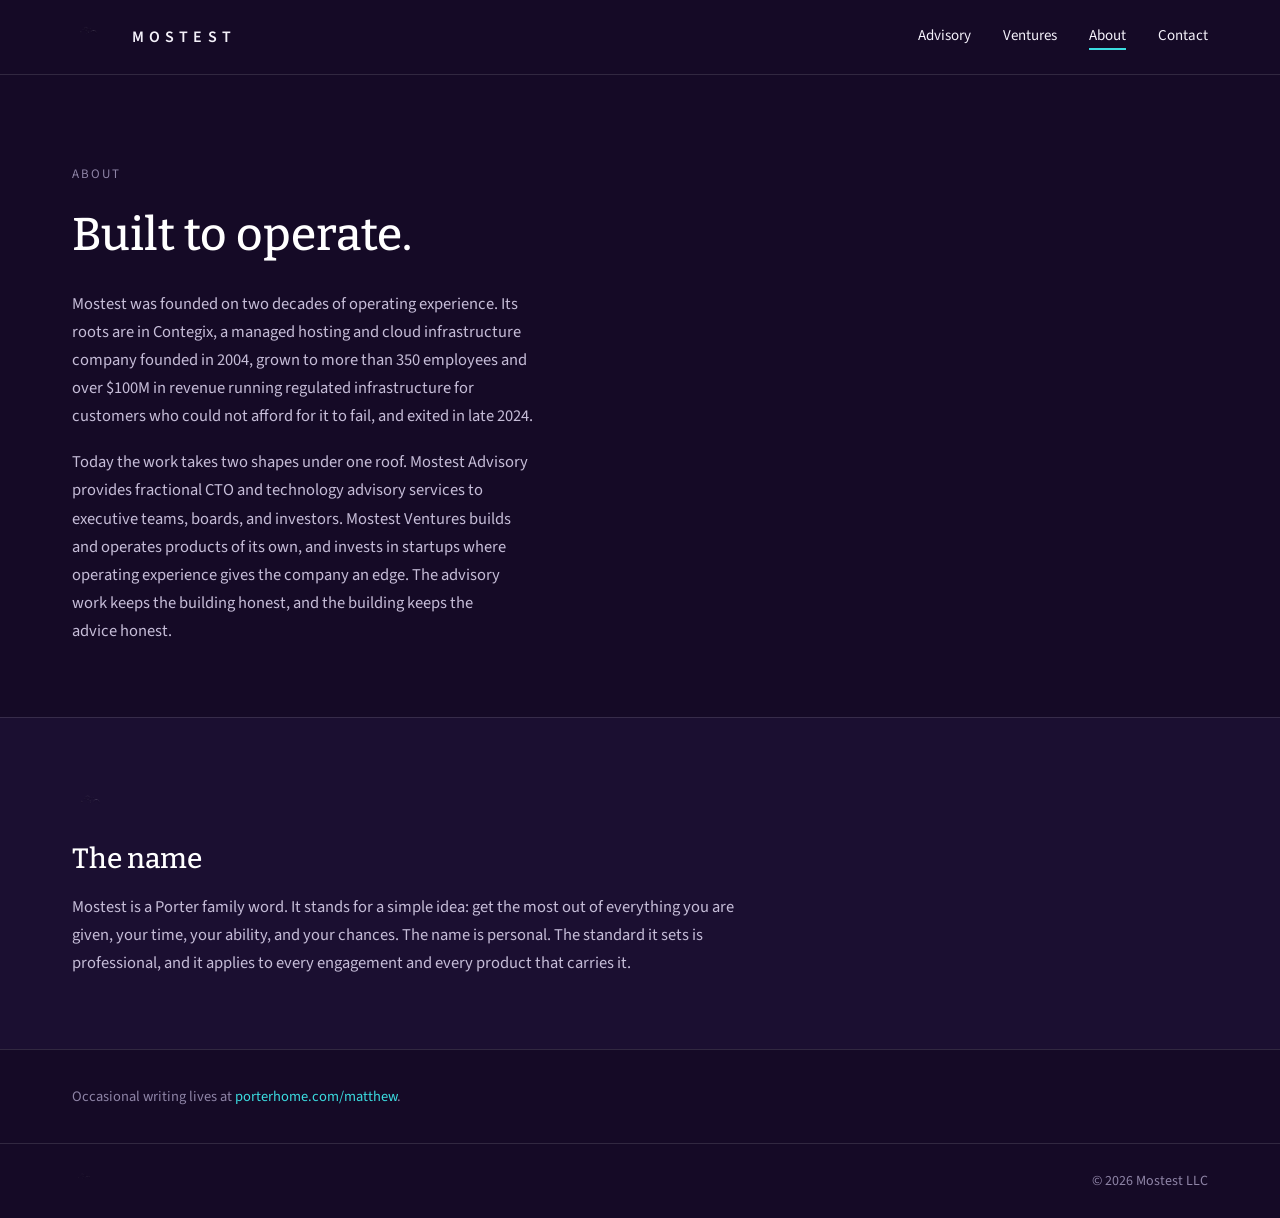
==== public/about.html @ 3b9e7c62 "Cloudflare Worker: serve site + contact form via Email Routing Site moves to public/ (Workers static" ====
<!DOCTYPE html>
<html lang="en">
<head>
<meta charset="utf-8">
<meta name="viewport" content="width=device-width, initial-scale=1">
<title>About — Mostest</title>
<link rel="preconnect" href="https://fonts.googleapis.com"><link rel="preconnect" href="https://fonts.gstatic.com" crossorigin>
<link href="https://fonts.googleapis.com/css2?family=Bitter:ital,wght@0,400;0,500;0,600;0,700;1,400&family=Source+Sans+3:ital,wght@0,400;0,600;1,400&display=swap" rel="stylesheet">
<style>
body{margin:0;background:#150A26;color:#F4F1FA}
a{color:#3BDCE0;text-decoration:none}
a:hover{color:#8FEDEF}
::selection{background:#3A2564}
.nav-link{color:#F4F1FA}
.nav-link:hover{color:#3BDCE0}
.nav-active{color:#F4F1FA;border-bottom:2px solid #3BDCE0;padding-bottom:2px}
</style>
</head>
<body>
<div style="font-family:'Source Sans 3',sans-serif;min-height:100vh;display:flex;flex-direction:column">
  <header style="display:flex;justify-content:space-between;align-items:center;flex-wrap:wrap;gap:16px;padding:22px clamp(24px,6vw,72px);border-bottom:1px solid rgba(255,255,255,0.12)">
    <a href="index.html" style="display:flex;align-items:center;gap:12px;color:#F4F1FA">
      <img src="assets/mostest-mark-white.png" alt="Mostest mark" style="height:30px;width:auto;display:block">
      <span style="font-weight:600;font-size:16px;letter-spacing:0.32em">MOSTEST</span>
    </a>
    <nav style="display:flex;gap:clamp(16px,3vw,32px);font-size:15px">
      <a href="advisory.html" class="nav-link">Advisory</a>
      <a href="ventures.html" class="nav-link">Ventures</a>
      <a href="about.html" class="nav-active">About</a>
      <a href="contact.html" class="nav-link">Contact</a>
    </nav>
  </header>
  <main style="flex:1">
    <section style="padding:clamp(56px,10vh,110px) clamp(24px,6vw,72px) clamp(48px,8vh,80px)">
      <div style="display:grid;grid-template-columns:repeat(auto-fit,minmax(300px,1fr));gap:clamp(32px,5vw,80px);max-width:1080px;align-items:start">
        <div>
          <p style="margin:0 0 24px;font-size:13px;letter-spacing:0.16em;text-transform:uppercase;color:#8E84A6">About</p>
          <h1 style="font-family:Bitter,serif;font-weight:500;font-size:clamp(30px,4vw,46px);line-height:1.2;margin:0 0 28px;max-width:16ch;text-wrap:pretty;color:#FFFFFF">Built to operate.</h1>
          <div style="display:flex;flex-direction:column;gap:18px;font-size:16.5px;line-height:1.7;color:#C6BDD8;max-width:58ch">
            <p style="margin:0;text-wrap:pretty">Mostest was founded on two decades of operating experience. Its roots are in Contegix, a managed hosting and cloud infrastructure company founded in 2004, grown to more than 350 employees and over $100M in revenue running regulated infrastructure for customers who could not afford for it to fail, and exited in late 2024.</p>
            <p style="margin:0;text-wrap:pretty">Today the work takes two shapes under one roof. Mostest Advisory provides fractional CTO and technology advisory services to executive teams, boards, and investors. Mostest Ventures builds and operates products of its own, and invests in startups where operating experience gives the company an edge. The advisory work keeps the building honest, and the building keeps the advice honest.</p>
          </div>
        </div>
      </div>
    </section>
    <section style="border-top:1px solid rgba(255,255,255,0.12);padding:clamp(48px,8vh,80px) clamp(24px,6vw,72px);background:#1B0F31">
      <div style="max-width:680px;display:flex;flex-direction:column;gap:18px">
        <img src="assets/mostest-mark-white.png" alt="" style="height:34px;width:auto;align-self:flex-start;opacity:0.9">
        <h2 style="font-family:Bitter,serif;font-weight:500;font-size:clamp(22px,2.4vw,28px);margin:0;color:#FFFFFF">The name</h2>
        <p style="margin:0;font-size:16.5px;line-height:1.7;color:#C6BDD8;text-wrap:pretty">Mostest is a Porter family word. It stands for a simple idea: get the most out of everything you are given, your time, your ability, and your chances. The name is personal. The standard it sets is professional, and it applies to every engagement and every product that carries it.</p>
      </div>
    </section>
    <section style="border-top:1px solid rgba(255,255,255,0.12);padding:36px clamp(24px,6vw,72px)">
      <p style="margin:0;font-size:14.5px;color:#8E84A6">Occasional writing lives at <a href="https://porterhome.com/matthew" target="_blank" rel="noopener">porterhome.com/matthew</a>.</p>
    </section>
  </main>
  <footer style="border-top:1px solid rgba(255,255,255,0.12);padding:26px clamp(24px,6vw,72px);display:flex;justify-content:space-between;align-items:center;flex-wrap:wrap;gap:12px;font-size:14px;color:#8E84A6">
    <img src="assets/mostest-mark-white.png" alt="Mostest" style="height:22px;width:auto;opacity:0.85">
    <span>&copy; 2026 Mostest LLC</span>
  </footer>
</div>
</body>
</html>
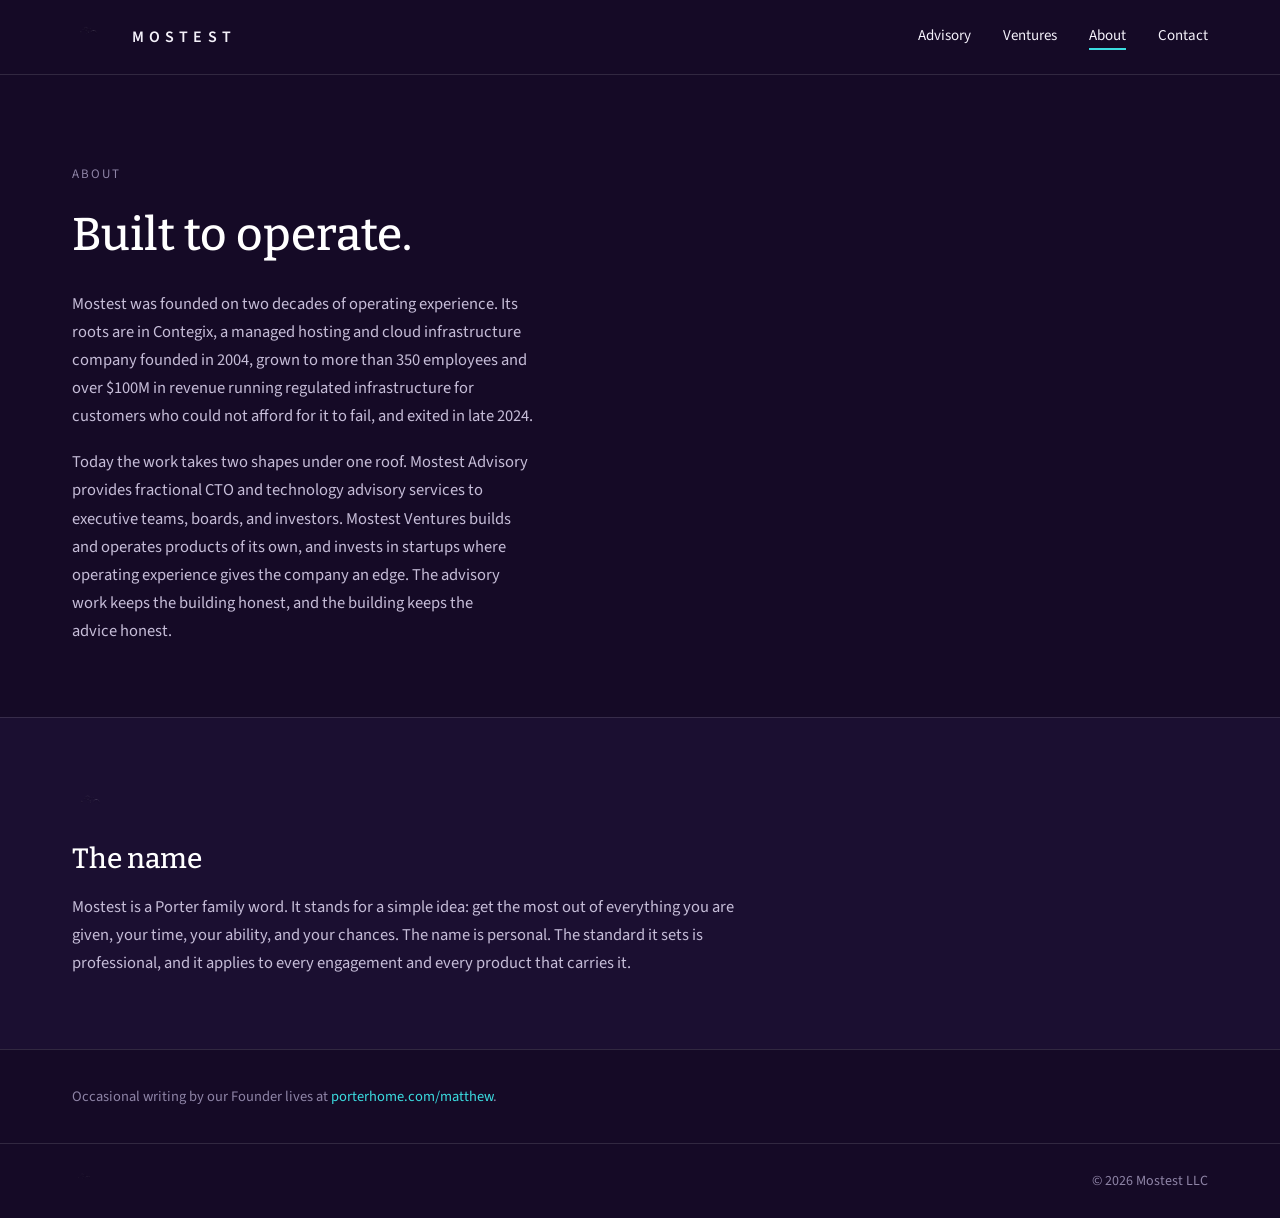
==== commit 66b076fb: "Add Web3Forms access key Co-Authored-By: Claude Fable 5 <noreply@anthropic.com> Claude-Session: http" ====
--- a/public/about.html
+++ b/public/about.html
@@ -51,7 +51,7 @@
       </div>
     </section>
     <section style="border-top:1px solid rgba(255,255,255,0.12);padding:36px clamp(24px,6vw,72px)">
-      <p style="margin:0;font-size:14.5px;color:#8E84A6">Occasional writing lives at <a href="https://porterhome.com/matthew" target="_blank" rel="noopener">porterhome.com/matthew</a>.</p>
+      <p style="margin:0;font-size:14.5px;color:#8E84A6">Occasional writing by our Founder lives at <a href="https://porterhome.com/matthew" target="_blank" rel="noopener">porterhome.com/matthew</a>.</p>
     </section>
   </main>
   <footer style="border-top:1px solid rgba(255,255,255,0.12);padding:26px clamp(24px,6vw,72px);display:flex;justify-content:space-between;align-items:center;flex-wrap:wrap;gap:12px;font-size:14px;color:#8E84A6">
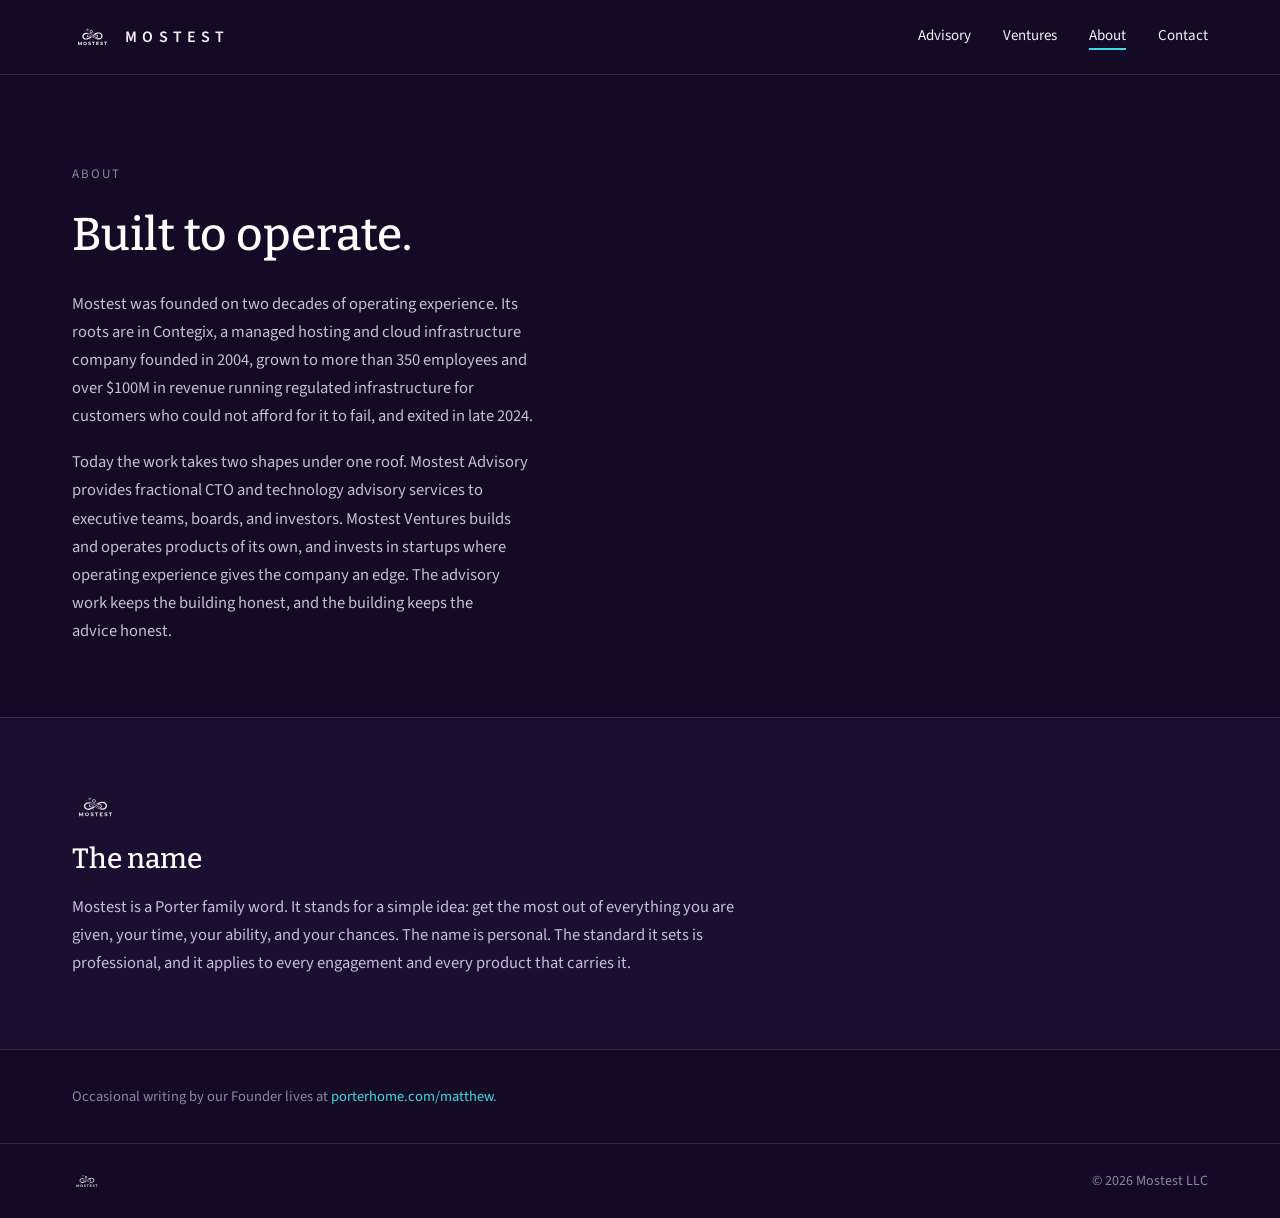
==== commit d56412a6: "Use SVG logo mark everywhere Co-Authored-By: Claude Fable 5 <noreply@anthropic.com> Claude-Session: " ====
--- a/public/about.html
+++ b/public/about.html
@@ -20,7 +20,7 @@
 <div style="font-family:'Source Sans 3',sans-serif;min-height:100vh;display:flex;flex-direction:column">
   <header style="display:flex;justify-content:space-between;align-items:center;flex-wrap:wrap;gap:16px;padding:22px clamp(24px,6vw,72px);border-bottom:1px solid rgba(255,255,255,0.12)">
     <a href="index.html" style="display:flex;align-items:center;gap:12px;color:#F4F1FA">
-      <img src="assets/mostest-mark-white.png" alt="Mostest mark" style="height:30px;width:auto;display:block">
+      <img src="assets/mostest-mark-white.svg" alt="Mostest mark" style="height:30px;width:auto;display:block">
       <span style="font-weight:600;font-size:16px;letter-spacing:0.32em">MOSTEST</span>
     </a>
     <nav style="display:flex;gap:clamp(16px,3vw,32px);font-size:15px">
@@ -45,7 +45,7 @@
     </section>
     <section style="border-top:1px solid rgba(255,255,255,0.12);padding:clamp(48px,8vh,80px) clamp(24px,6vw,72px);background:#1B0F31">
       <div style="max-width:680px;display:flex;flex-direction:column;gap:18px">
-        <img src="assets/mostest-mark-white.png" alt="" style="height:34px;width:auto;align-self:flex-start;opacity:0.9">
+        <img src="assets/mostest-mark-white.svg" alt="" style="height:34px;width:auto;align-self:flex-start;opacity:0.9">
         <h2 style="font-family:Bitter,serif;font-weight:500;font-size:clamp(22px,2.4vw,28px);margin:0;color:#FFFFFF">The name</h2>
         <p style="margin:0;font-size:16.5px;line-height:1.7;color:#C6BDD8;text-wrap:pretty">Mostest is a Porter family word. It stands for a simple idea: get the most out of everything you are given, your time, your ability, and your chances. The name is personal. The standard it sets is professional, and it applies to every engagement and every product that carries it.</p>
       </div>
@@ -55,7 +55,7 @@
     </section>
   </main>
   <footer style="border-top:1px solid rgba(255,255,255,0.12);padding:26px clamp(24px,6vw,72px);display:flex;justify-content:space-between;align-items:center;flex-wrap:wrap;gap:12px;font-size:14px;color:#8E84A6">
-    <img src="assets/mostest-mark-white.png" alt="Mostest" style="height:22px;width:auto;opacity:0.85">
+    <img src="assets/mostest-mark-white.svg" alt="Mostest" style="height:22px;width:auto;opacity:0.85">
     <span>&copy; 2026 Mostest LLC</span>
   </footer>
 </div>
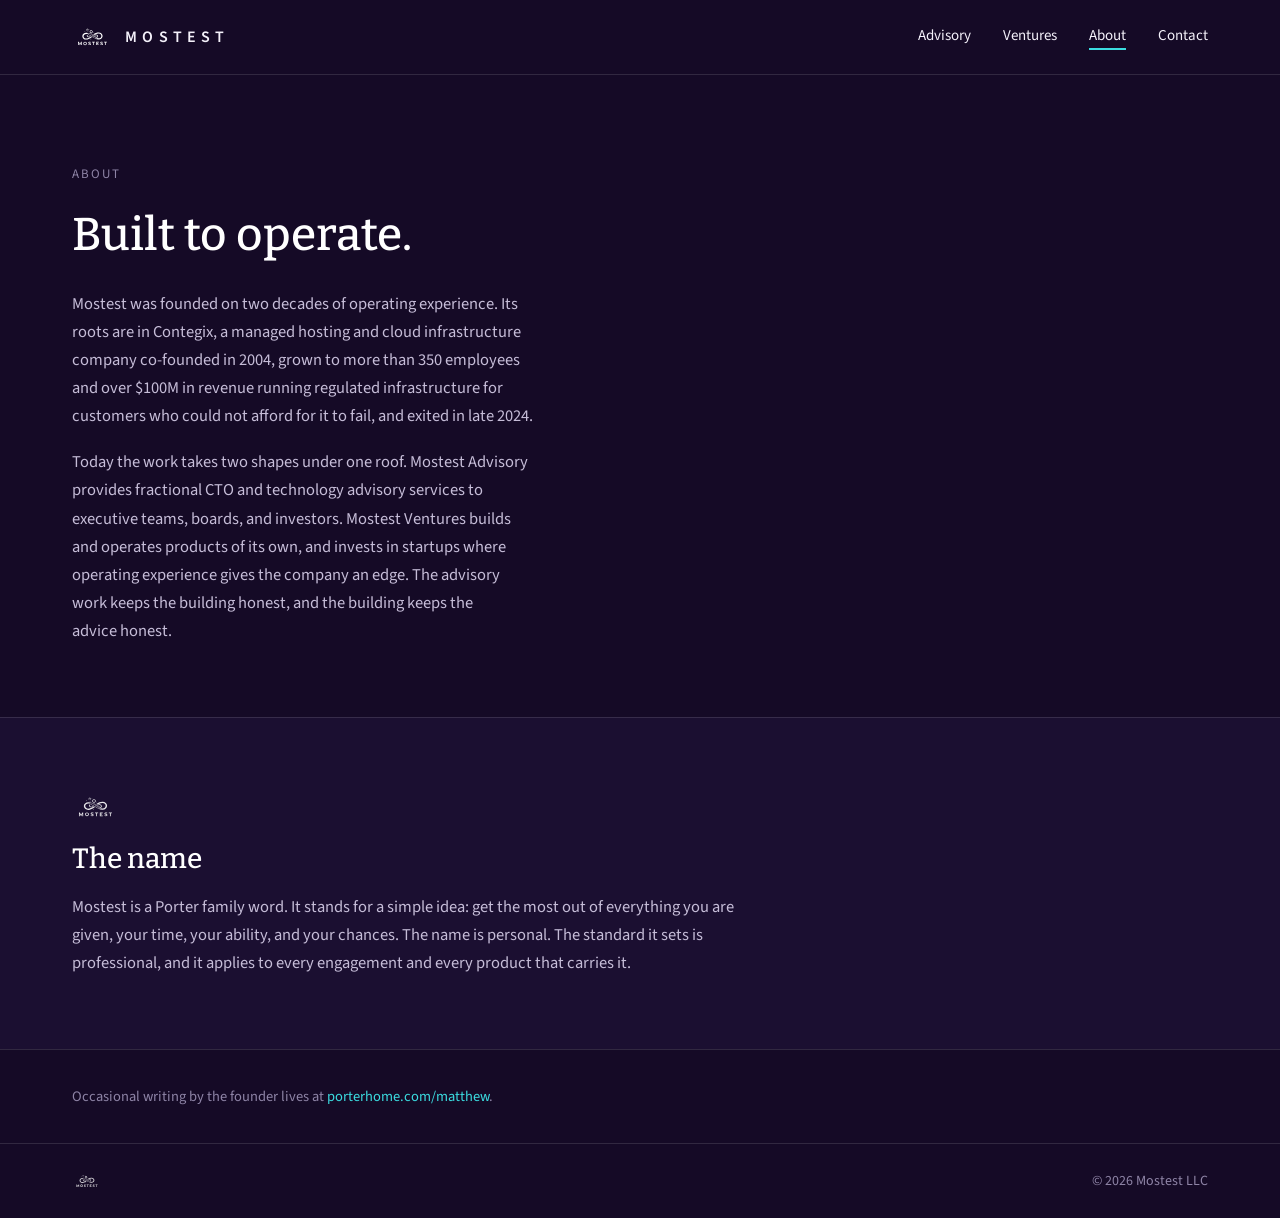
==== commit 339263e6: "Apply dual-review fixes: security headers, no-JS contact fallback, SEO/a11y, favicon - Worker: CSP/H" ====
--- a/public/about.html
+++ b/public/about.html
@@ -4,6 +4,13 @@
 <meta charset="utf-8">
 <meta name="viewport" content="width=device-width, initial-scale=1">
 <title>About — Mostest</title>
+<meta name="description" content="Mostest was founded on two decades of operating experience. One roof, two shapes of work: Mostest Advisory and Mostest Ventures.">
+<link rel="canonical" href="https://mostest.com/about">
+<link rel="icon" href="/favicon.svg" type="image/svg+xml">
+<meta property="og:type" content="website">
+<meta property="og:title" content="About — Mostest">
+<meta property="og:description" content="Mostest was founded on two decades of operating experience. One roof, two shapes of work: Mostest Advisory and Mostest Ventures.">
+<meta property="og:url" content="https://mostest.com/about">
 <link rel="preconnect" href="https://fonts.googleapis.com"><link rel="preconnect" href="https://fonts.gstatic.com" crossorigin>
 <link href="https://fonts.googleapis.com/css2?family=Bitter:ital,wght@0,400;0,500;0,600;0,700;1,400&family=Source+Sans+3:ital,wght@0,400;0,600;1,400&display=swap" rel="stylesheet">
 <style>
@@ -19,15 +26,15 @@
 <body>
 <div style="font-family:'Source Sans 3',sans-serif;min-height:100vh;display:flex;flex-direction:column">
   <header style="display:flex;justify-content:space-between;align-items:center;flex-wrap:wrap;gap:16px;padding:22px clamp(24px,6vw,72px);border-bottom:1px solid rgba(255,255,255,0.12)">
-    <a href="index.html" style="display:flex;align-items:center;gap:12px;color:#F4F1FA">
+    <a href="/" style="display:flex;align-items:center;gap:12px;color:#F4F1FA">
       <img src="assets/mostest-mark-white.svg" alt="Mostest mark" style="height:30px;width:auto;display:block">
       <span style="font-weight:600;font-size:16px;letter-spacing:0.32em">MOSTEST</span>
     </a>
     <nav style="display:flex;gap:clamp(16px,3vw,32px);font-size:15px">
-      <a href="advisory.html" class="nav-link">Advisory</a>
-      <a href="ventures.html" class="nav-link">Ventures</a>
-      <a href="about.html" class="nav-active">About</a>
-      <a href="contact.html" class="nav-link">Contact</a>
+      <a href="/advisory" class="nav-link">Advisory</a>
+      <a href="/ventures" class="nav-link">Ventures</a>
+      <a href="/about" class="nav-active">About</a>
+      <a href="/contact" class="nav-link">Contact</a>
     </nav>
   </header>
   <main style="flex:1">
@@ -37,7 +44,7 @@
           <p style="margin:0 0 24px;font-size:13px;letter-spacing:0.16em;text-transform:uppercase;color:#8E84A6">About</p>
           <h1 style="font-family:Bitter,serif;font-weight:500;font-size:clamp(30px,4vw,46px);line-height:1.2;margin:0 0 28px;max-width:16ch;text-wrap:pretty;color:#FFFFFF">Built to operate.</h1>
           <div style="display:flex;flex-direction:column;gap:18px;font-size:16.5px;line-height:1.7;color:#C6BDD8;max-width:58ch">
-            <p style="margin:0;text-wrap:pretty">Mostest was founded on two decades of operating experience. Its roots are in Contegix, a managed hosting and cloud infrastructure company founded in 2004, grown to more than 350 employees and over $100M in revenue running regulated infrastructure for customers who could not afford for it to fail, and exited in late 2024.</p>
+            <p style="margin:0;text-wrap:pretty">Mostest was founded on two decades of operating experience. Its roots are in Contegix, a managed hosting and cloud infrastructure company co-founded in 2004, grown to more than 350 employees and over $100M in revenue running regulated infrastructure for customers who could not afford for it to fail, and exited in late 2024.</p>
             <p style="margin:0;text-wrap:pretty">Today the work takes two shapes under one roof. Mostest Advisory provides fractional CTO and technology advisory services to executive teams, boards, and investors. Mostest Ventures builds and operates products of its own, and invests in startups where operating experience gives the company an edge. The advisory work keeps the building honest, and the building keeps the advice honest.</p>
           </div>
         </div>
@@ -51,11 +58,11 @@
       </div>
     </section>
     <section style="border-top:1px solid rgba(255,255,255,0.12);padding:36px clamp(24px,6vw,72px)">
-      <p style="margin:0;font-size:14.5px;color:#8E84A6">Occasional writing by our Founder lives at <a href="https://porterhome.com/matthew" target="_blank" rel="noopener">porterhome.com/matthew</a>.</p>
+      <p style="margin:0;font-size:14.5px;color:#8E84A6">Occasional writing by the founder lives at <a href="https://porterhome.com/matthew" target="_blank" rel="noopener">porterhome.com/matthew</a>.</p>
     </section>
   </main>
   <footer style="border-top:1px solid rgba(255,255,255,0.12);padding:26px clamp(24px,6vw,72px);display:flex;justify-content:space-between;align-items:center;flex-wrap:wrap;gap:12px;font-size:14px;color:#8E84A6">
-    <img src="assets/mostest-mark-white.svg" alt="Mostest" style="height:22px;width:auto;opacity:0.85">
+    <img src="assets/mostest-mark-white.svg" alt="" style="height:22px;width:auto;opacity:0.85">
     <span>&copy; 2026 Mostest LLC</span>
   </footer>
 </div>
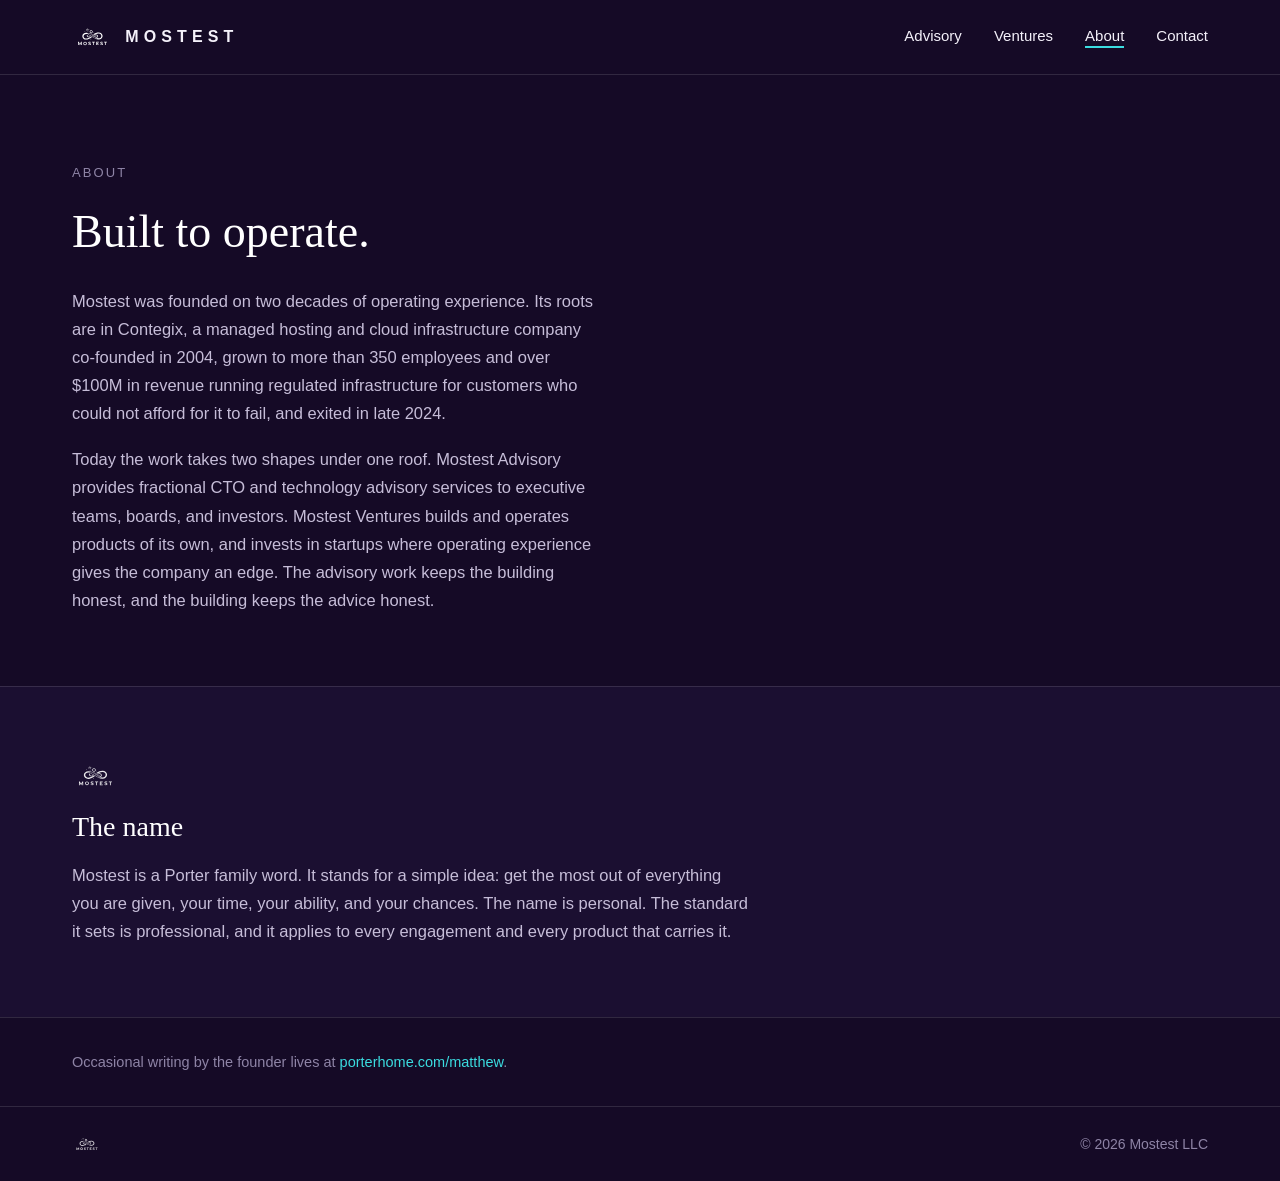
==== commit e08d1a1d: "Self-host fonts; drop Google Fonts (render-blocking + GDPR) Variable woff2 for Bitter and Source San" ====
--- a/public/about.html
+++ b/public/about.html
@@ -11,8 +11,7 @@
 <meta property="og:title" content="About — Mostest">
 <meta property="og:description" content="Mostest was founded on two decades of operating experience. One roof, two shapes of work: Mostest Advisory and Mostest Ventures.">
 <meta property="og:url" content="https://mostest.com/about">
-<link rel="preconnect" href="https://fonts.googleapis.com"><link rel="preconnect" href="https://fonts.gstatic.com" crossorigin>
-<link href="https://fonts.googleapis.com/css2?family=Bitter:ital,wght@0,400;0,500;0,600;0,700;1,400&family=Source+Sans+3:ital,wght@0,400;0,600;1,400&display=swap" rel="stylesheet">
+<link rel="stylesheet" href="/assets/fonts.css">
 <style>
 body{margin:0;background:#150A26;color:#F4F1FA}
 a{color:#3BDCE0;text-decoration:none}
